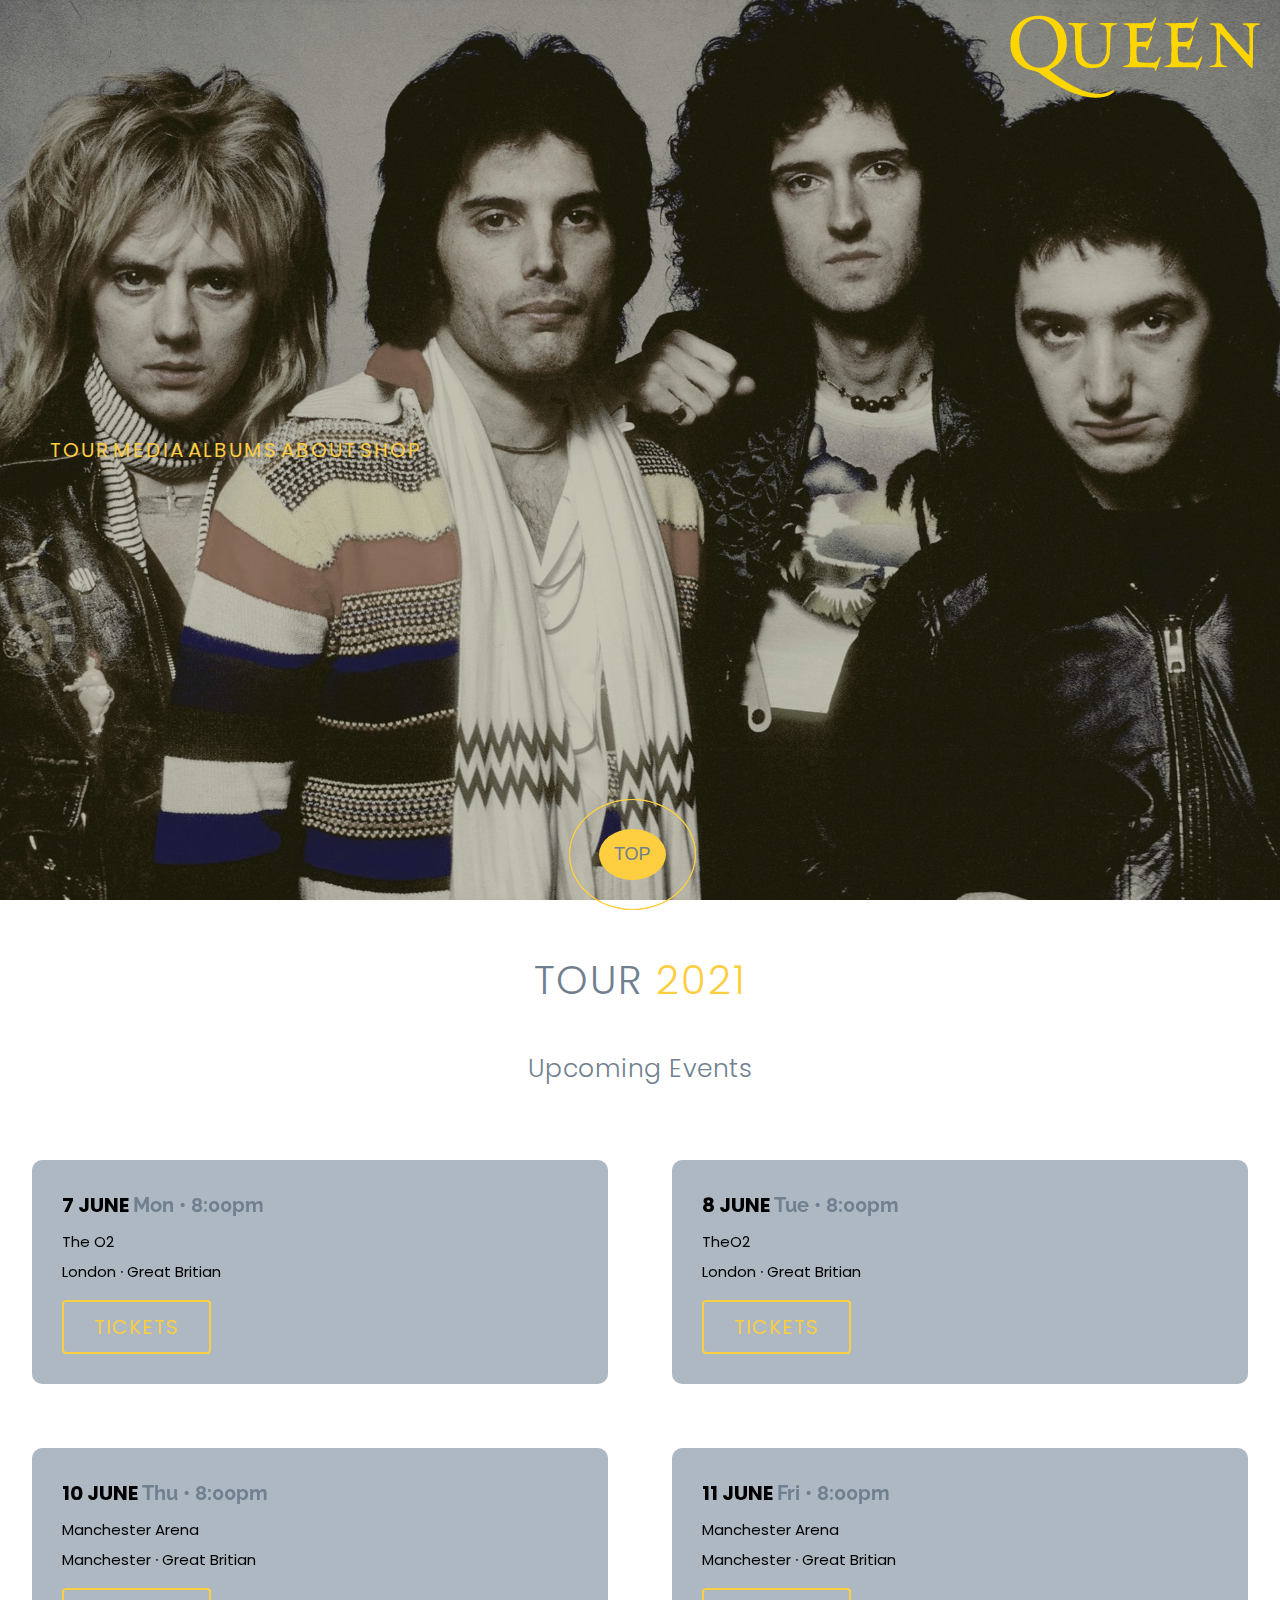
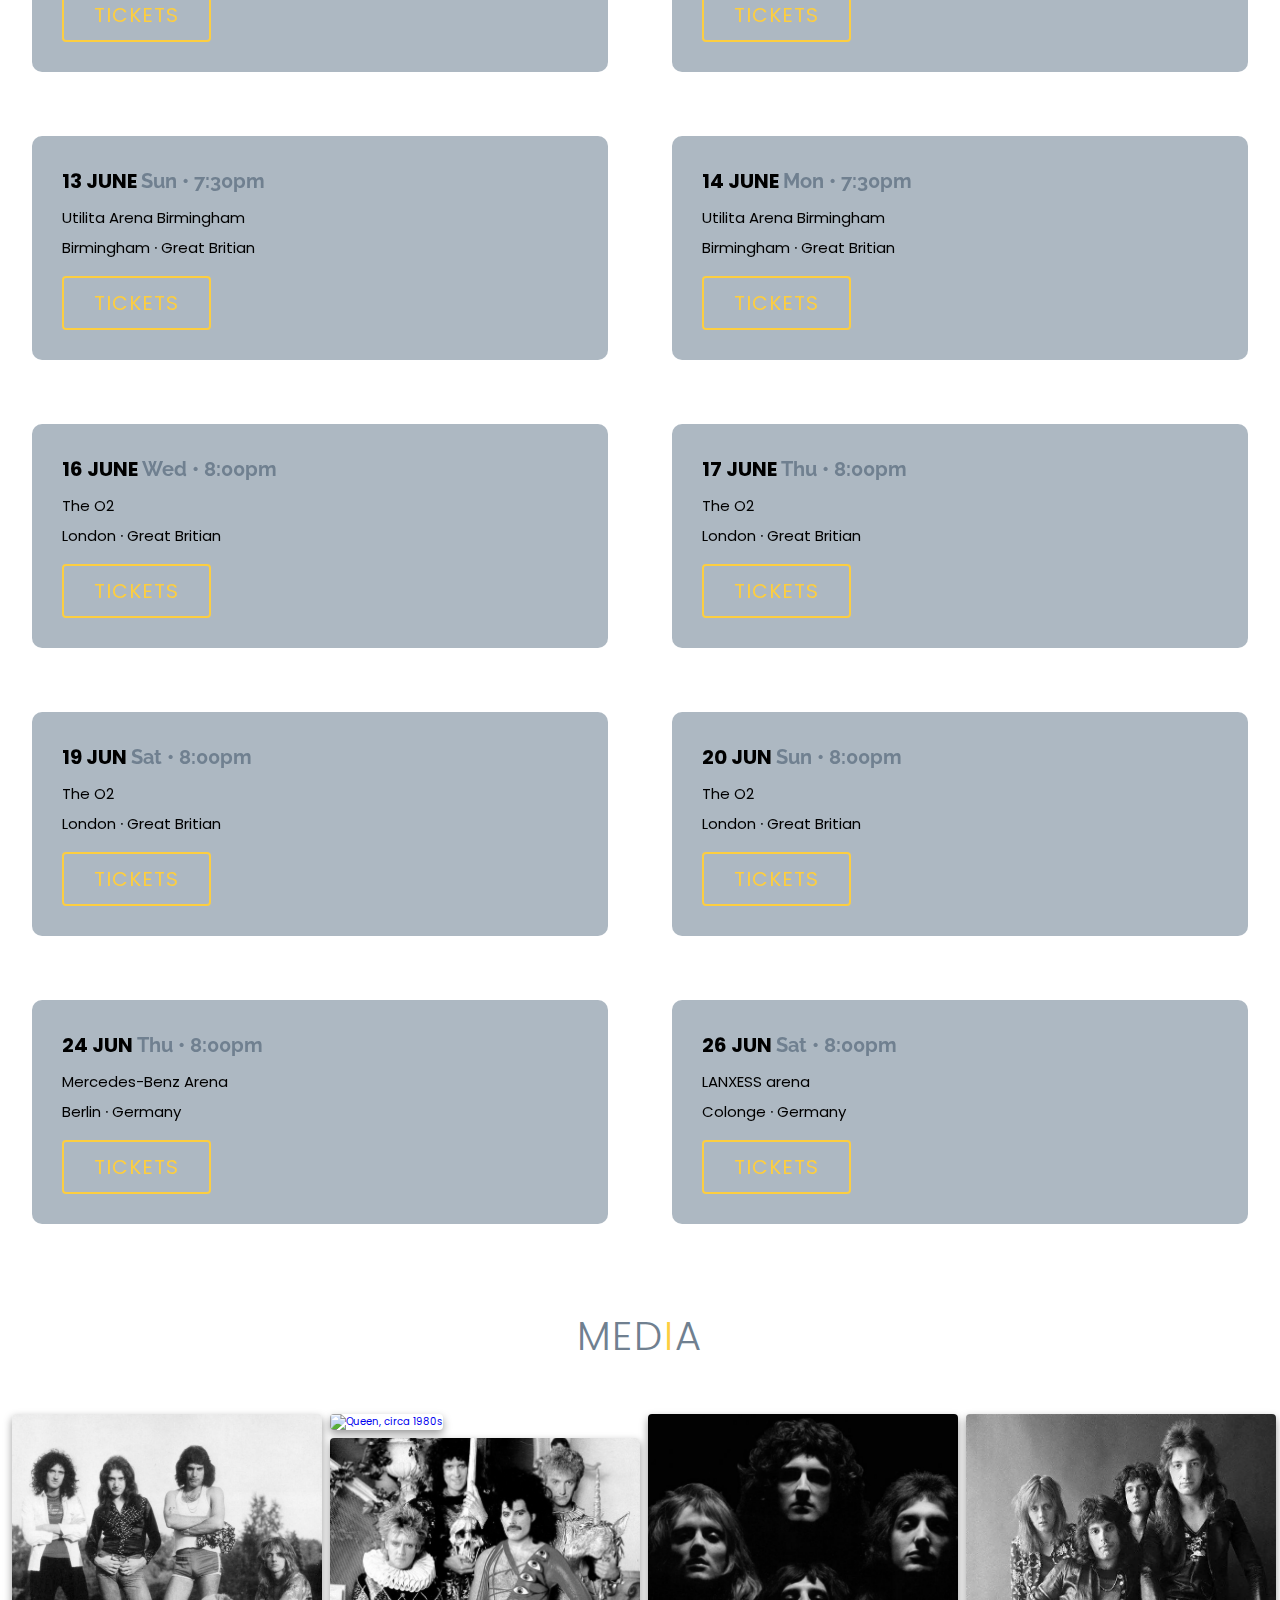
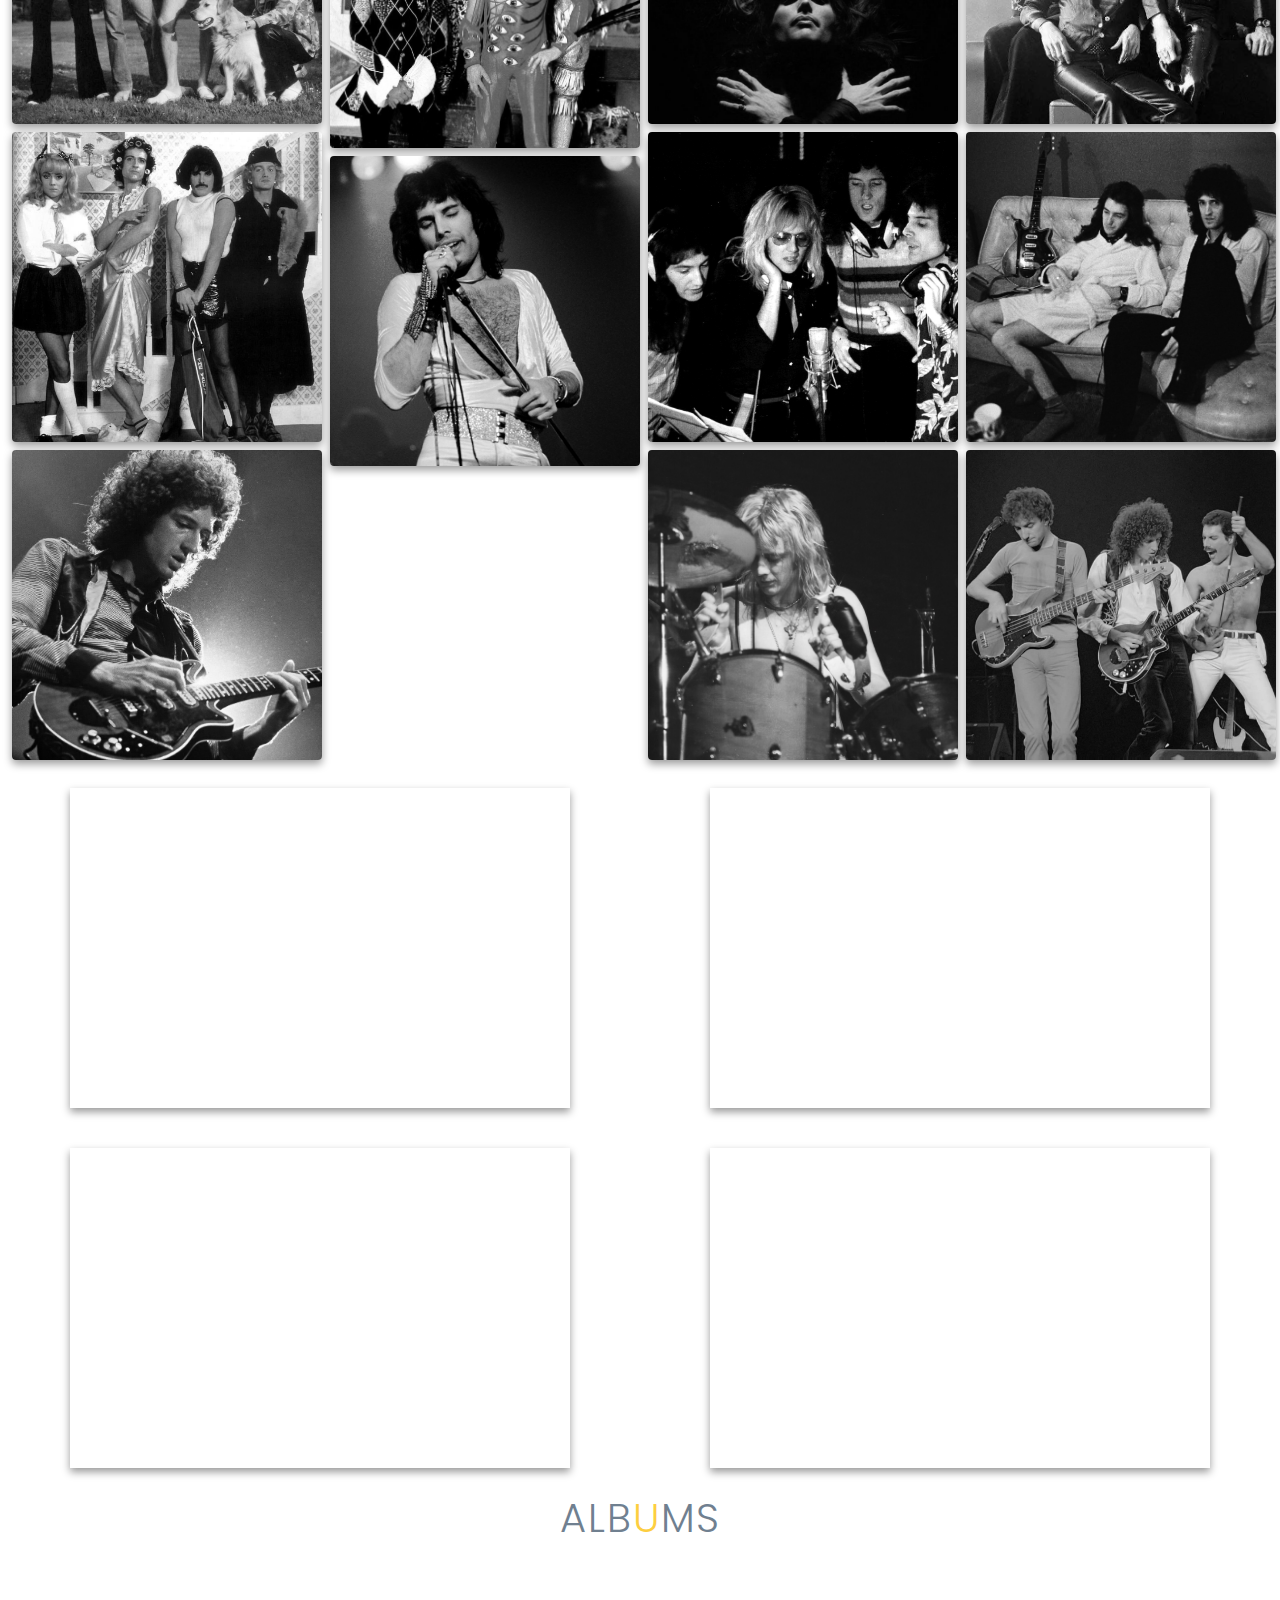
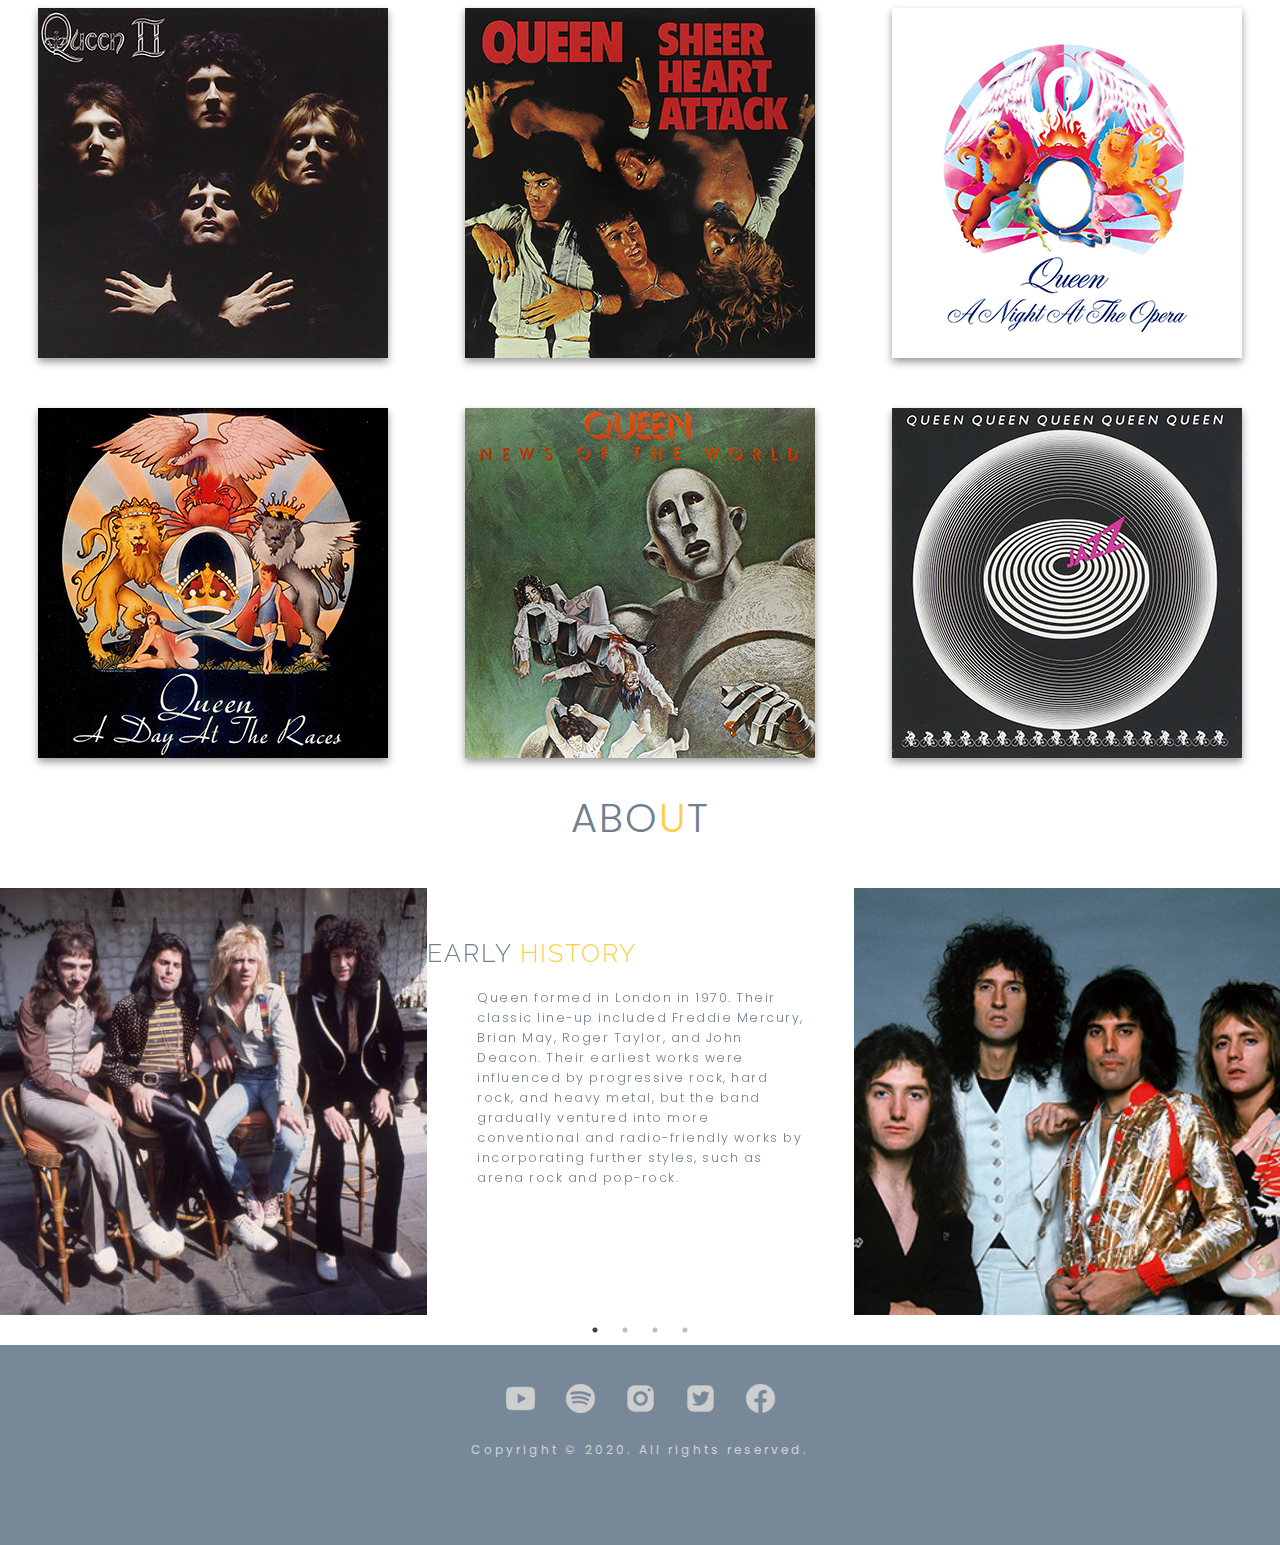
==== index.html @ 68288f3e "Initial commit" ====
<!DOCTYPE html>
<html lang="en">
<head>
    <meta charset="UTF-8">
    <meta name="viewport" content="width=device-width, initial-scale=1.0">
    <link rel="stylesheet" href="https://fonts.googleapis.com/css2?family=Poppins:wght@200;300;400;500;600&display=swap">
    <link rel="stylesheet" href="https://fonts.googleapis.com/css2?family=Open+Sans&family=Raleway:wght@200;300;400;500;600&display=swap">
    <link rel="stylesheet" href="css/lightbox.css">
    <link rel="stylesheet" href="https://stackpath.bootstrapcdn.com/bootstrap/4.5.0/css/bootstrap.min.css" integrity="sha384-9aIt2nRpC12Uk9gS9baDl411NQApFmC26EwAOH8WgZl5MYYxFfc+NcPb1dKGj7Sk" crossorigin="anonymous">
    <link rel="stylesheet" type="text/css" href="slick/slick.css"/>
    <link rel="stylesheet" type="text/css" href="slick/slick-theme.css"/>
    <link rel="stylesheet" href="css/styles.css">

    <title>Queen</title>
</head>
<body>

   <!--Home Section-->
    <section id="home">
        <div class="home container">

            <div class="logo">
                <img src="img/logo.png" alt="">
            </div>

            <!--Naviation Section-->
            <nav class="nav flex-column">
                <a class="nav-link" href="#tour">Tour</a>
                <a class="nav-link" href="#media">Media</a>
                <a class="nav-link" href="#albums">Albums</a>
                <a class="nav-link" href="#about">About</a>
                <a class="nav-link" href="/shop/index.html" target="_blank">Shop</a>
            </nav>
            <!--End Navigation Section-->

            <!--Top Button-->
            <button class="myBtn pulse" onclick="topFunction()" id="myBtn" title="Go to top">Top</button>
            <!--End Top Button-->

        </div>
    </section>

   <!--End Home Section-->

   <!--Tour Section-->
    <section id="tour">
        <div class="tour container">
            <div class="tour-top">
                <h1 class="section-title">Tour <span>2021</span></h1>
                <p>Upcoming Events</p>
            </div>
            <div class="tour-bottom">
                <div class="tour-card">
                    <h2>7 June <span>Mon &#8226 8:00pm</span></h2>
                    <p>The O2</p>
                    <p>London &#8729 Great Britian</p>
                    <a href="https://www.ticketmaster.co.uk/Queen" target="_blank" type="button" class="cta">Tickets</a>
                </div>
                <div class="tour-card">
                    <h2>8 June <span>Tue &#8226 8:00pm</span></h2>
                    <p>TheO2</p>
                    <p>London &#8729 Great Britian</p>
                    <a href="https://www.ticketmaster.co.uk/Queen" target="_blank" type="button" class="cta">Tickets</a>
                </div>
                <div class="tour-card">
                    <h2>10 June <span>Thu &#8226 8:00pm</span></h2>
                    <p>Manchester Arena</p>
                    <p>Manchester &#8729 Great Britian</p>
                    <a href="https://www.ticketmaster.co.uk/Queen" target="_blank" type="button" class="cta">Tickets</a>
                </div>
                <div class="tour-card">
                    <h2>11 June <span>Fri &#8226 8:00pm</span></h2>
                    <p>Manchester Arena</p>
                    <p>Manchester &#8729 Great Britian</p>
                    <a href="https://www.ticketmaster.co.uk/Queen" target="_blank" type="button" class="cta">Tickets</a>
                </div>
                <div class="tour-card">
                    <h2>13 June <span>Sun &#8226 7:30pm</span></h2>
                    <p>Utilita Arena Birmingham</p>
                    <p>Birmingham &#8729 Great Britian</p>
                    <a href="https://www.ticketmaster.co.uk/Queen" target="_blank" type="button" class="cta">Tickets</a>
                </div>
                <div class="tour-card">
                    <h2>14 June <span>Mon &#8226 7:30pm</span></h2>
                    <p>Utilita Arena Birmingham</p>
                    <p>Birmingham &#8729 Great Britian</p>
                    <a href="https://www.ticketmaster.co.uk/Queen" target="_blank" type="button" class="cta">Tickets</a>
                </div>
                <div class="tour-card">
                    <h2>16 June <span>Wed &#8226 8:00pm</span></h2>
                    <p>The O2</p>
                    <p>London &#8729 Great Britian</p>
                    <a href="https://www.ticketmaster.co.uk/Queen" target="_blank" type="button" class="cta">Tickets</a>
                </div>
                <div class="tour-card">
                    <h2>17 June <span>Thu &#8226 8:00pm</span></h2>
                    <p>The O2</p>
                    <p>London &#8729 Great Britian</p>
                    <a href="https://www.ticketmaster.co.uk/Queen" target="_blank" type="button" class="cta">Tickets</a>
                </div>
                <div class="tour-card">
                    <h2>19 Jun <span>Sat &#8226 8:00pm</span></h2>
                    <p>The O2</p>
                    <p>London &#8729 Great Britian</p>
                    <a href="https://www.ticketmaster.co.uk/Queen" target="_blank" type="button" class="cta">Tickets</a>
                </div>
                <div class="tour-card">
                    <h2>20 Jun <span>Sun &#8226 8:00pm</span></h2>
                    <p>The O2</p>
                    <p>London &#8729 Great Britian</p>
                    <a href="https://www.ticketmaster.co.uk/Queen" target="_blank" type="button" class="cta">Tickets</a>
                </div>
                <div class="tour-card">
                    <h2>24 Jun <span>Thu &#8226 8:00pm</span></h2>
                    <p>Mercedes-Benz Arena</p>
                    <p>Berlin &#8729 Germany</p>
                    <a href="https://www.ticketmaster.de/queen-adam-lambert-mercedesbenz-arena-berlin/venueartist/18999/940418" target="_blank" type="button" class="cta">Tickets</a>
                </div>
                <div class="tour-card">
                    <h2>26 Jun <span>Sat &#8226 8:00pm</span></h2>
                    <p>LANXESS arena</p>
                    <p>Colonge &#8729 Germany</p>
                    <a href="https://www.ticketmaster.de/queen-adam-lambert-lanxess-arena-koeln/venueartist/19003/940418" target="_blank" type="button" class="cta">Tickets</a>
                </div>
            </div>
        </div>
    </section>
   <!--End Tour Section-->

   <!--Media Section-->
    <section id="media">

            <div class="media-header">
                <h1 class="section-title">Med<span>i</span>a</h1>
            </div>
                <div class="container">
                    <div class="responsive-img">
                        <div class="row">
                            <div class="column">
                                <a class="example-image-link" href="img/med1.png" data-lightbox="example-1"><img class="example-image" src="img/med1.png" alt="Queen standing on a lawn with dog, circa 1970s" /></a>
                                <a class="example-image-link" href="img/med2.png" data-lightbox="example-1"><img class="example-image" src="img/med2.png" alt="Queen dressed for Don't Stop Me Now video" /></a>
                                <a class="example-image-link" href="img/med3.png" data-lightbox="example-1"><img class="example-image" src="img/med3.png" alt="Guitarist Brian May" /></a>
                            </div>
                            <div class="column">
                                <a class="example-image-link" href="img/med4.png" data-lightbox="example-1"><img class="example-image" src="img/med4.png" alt="Queen, circa 1980s" /></a>
                                <a class="example-image-link" href="img/med5.png" data-lightbox="example-1"><img class="example-image" src="img/med5.png" alt="Queen dressed for video" /></a>
                                <a class="example-image-link" href="img/med6.png" data-lightbox="example-1"><img class="example-image" src="img/med6.png" alt="Vocalist Freddie Mercury" /></a>
                            </div>
                            <div class="column">
                                <a class="example-image-link" href="img/med7.png" data-lightbox="example-1"><img class="example-image" src="img/med7.png" alt="Queen, Bohemian Rhapsody pose" /></a>
                                <a class="example-image-link" href="img/med8.png" data-lightbox="example-1"><img class="example-image" src="img/med8.png" alt="Queen singing around microphone" /></a>
                                <a class="example-image-link" href="img/med9.png" data-lightbox="example-1"><img class="example-image" src="img/med9.png" alt="Drummer Roger Taylor" /></a>
                            </div>
                            <div class="column">
                                <a class="example-image-link" href="img/med10.png" data-lightbox="example-1"><img class="example-image" src="img/med10.png" alt="Queen, PR photo" /></a>
                                <a class="example-image-link" href="img/med11.png" data-lightbox="example-1"><img class="example-image" src="img/med11.png" alt="Bassist John Deacon and guitarist Brian May lounge between sets" /></a>
                                <a class="example-image-link" href="img/med12.png" data-lightbox="example-1"><img class="example-image" src="img/med12.png" alt="Deacon, May and Mercury on stage" /></a>
                            </div>
                        </div>
                    </div>
                </div>
                
    </section>
   <!--End Media Section-->

    <!--Video Section-->
        <div class="video flexbox-container">

            <div class="flexbox-item embed-responsive embed-responsive-16by9">
                <iframe class="embed-responsive-item" width="560" height="315" src="https://www.youtube.com/embed/HgzGwKwLmgM" frameborder="0" allow="accelerometer; autoplay; encrypted-media; gyroscope; picture-in-picture" allowfullscreen></iframe>
            </div>
        
            <div class="flexbox-item flexbox-vid embed-responsive embed-responsive-16by9">
                <iframe class="embed-responsive-item" width="560" height="315" src="https://www.youtube.com/embed/kijpcUv-b8M" frameborder="0" allow="accelerometer; autoplay; encrypted-media; gyroscope; picture-in-picture" allowfullscreen></iframe>
            </div>
        
            <div class="flexbox-item flexbox-vid embed-responsive embed-responsive-16by9">
                <iframe class="embed-responsive-item" width="560" height="315" src="https://www.youtube.com/embed/fJ9rUzIMcZQ" frameborder="0" allow="accelerometer; autoplay; encrypted-media; gyroscope; picture-in-picture" allowfullscreen></iframe>
            </div>
        
            <div class="flexbox-item flexbox-vid embed-responsive embed-responsive-16by9">
                <iframe class="embed-responsive-item" width="560" height="315" src="https://www.youtube.com/embed/-tJYN-eG1zk" frameborder="0" allow="accelerometer; autoplay; encrypted-media; gyroscope; picture-in-picture" allowfullscreen></iframe>
            </div>

        </div>          
    <!--End Video Section-->

    <!--Albums Section-->
        <section id="albums">

                <div class="albums header">
                    <div class="section-title">Alb<span>u</span>ms</div>
                </div>                         

        </section>

            <div class="flexbox-container">

                 <div class="flexbox-item-1">
                    <div class="flip-card">
                        <div class="flip-card-inner">
                            <div class="flip-card-front">
                                <img src="img/alb1.png" alt="">
                            </div>

                            <div class="flip-card-back">
                                <h2>Queen II <span>&#8226;</span> 1974</h2>

                                <p>Side White</p>
                                <ol>
                                    <li>Procession</li>
                                    <li>Father to Son</li>
                                    <li>White Queen (As It Began)</li>
                                    <li>Some Day One Day</li>
                                    <li>The Loser in the End</li>
                                </ol>
                    
                                <p>Side Black</p>
                                <ol>
                                    <li>Orge Battle</li>
                                    <li>The Fairy Feller's Master-Stroke</li>
                                    <li>Nevermore</li>
                                    <li>The March of the Black Queen</li>
                                    <li>Funny How Love Is</li>
                                    <li>Seven Seas of Rhye</li>
                                </ol>

                            </div>
                        </div>
                    </div>
                </div>                

                <div class="flexbox-item-2">
                    <div class="flip-card">
                        <div class="flip-card-inner">
                            <div class="flip-card-front">
                                <img src="img/alb2.png" alt="">
                            </div>

                            <div class="flip-card-back">
                                <h2>Sheer Heart Attack <span>&#8226;</span> 1974</h2>

                                <p>Side One</p>
                                <ol>
                                    <li>Brighton Rock</li>
                                    <li>Killer Queen</li>
                                    <li>Tenement Funster</li>
                                    <li>Flick of the Wrist</li>
                                    <li>Lily of the Valley</li>
                                    <li>Now I'm Here</li>
                                </ol>
                    
                                <p>Side Two</p>
                                <ol>
                                    <li>In the Lap of the Gods</li>
                                    <li>Stone Cold Crazy</li>
                                    <li>Dear Friends</li>
                                    <li>Misfire</li>
                                    <li>Bring Back That Leroy Brown</li>
                                    <li>She Makes Me (Stormtrooper in Stilettos)</li>
                                </ol> 

                            </div>
                        </div>
                    </div>
                </div>
                               
                <div class="flexbox-item-3">
                    <div class="flip-card">
                        <div class="flip-card-inner">
                            <div class="flip-card-front">
                                <img src="img/alb3.png" alt="">
                            </div>

                            <div class="flip-card-back">
                                <h2>A Night at the Opera <span>&#8226;</span> 1975</h2>

                                <p>Side One</p>
                                <ol>
                                    <li>Death on Two Legs (Dedicated To...)</li>
                                    <li>Lazing on a Saturday Afternoon</li>
                                    <li>I'm in Love With My Car</li>
                                    <li>You're My Best Friend</li>
                                    <li>'39</li>
                                    <li>Sweet Lady</li>
                                    <li>Seaside Rendezvous</li>
                                </ol>

                                <p>Side Two</p>
                                <ol>
                                    <li>The Prophet's Song</li>
                                    <li>Love of My Life</li>
                                    <li>Good Company</li>
                                    <li>Bohemian Rhapsody</li>
                                    <li>God Save the Queen</li>
                                </ol>

                            </div>
                        </div>
                    </div>
                </div>



                <div class="flexbox-item-1">
                    <div class="flip-card">
                        <div class="flip-card-inner">
                            <div class="flip-card-front">
                                <img src="img/alb4.png" alt="">
                            </div>

                            <div class="flip-card-back">
                                <h2>A Day at the Races <span>&#8226;</span> 1976</h2>

                                <p>Side One</p>
                                <ol>
                                    <li>Tie Your Mother Down</li>
                                    <li>You Take My Breath Away</li>
                                    <li>Long Away</li>
                                    <li>The Millionaire Waltz</li>
                                    <li>You And I</li>
                                </ol>
                    
                                <p>Side Two</p>
                                <ol>
                                    <li>Somebody to Love</li>
                                    <li>White Man</li>
                                    <li>Good Old-Fashioned Lover Boy</li>
                                    <li>Drowse</li>
                                    <li>Teo Torriatte (Let Us Cling Together)</li>
                                </ol>

                            </div>
                        </div>
                    </div>
                </div>                

                <div class="flexbox-item-2">
                    <div class="flip-card">
                        <div class="flip-card-inner">
                            <div class="flip-card-front">
                                <img src="img/alb5.png" alt="">
                            </div>

                            <div class="flip-card-back">
                                <h2>News of the World <span>&#8226;</span> 1977</h2>

                                <p>Side One</p>
                                <ol>
                                    <li>We Will Rock You</li>
                                    <li>We Are the Champions</li>
                                    <li>Sheer Heart Attack</li>
                                    <li>All Dead, All Dead</li>
                                    <li>Spread Your Wings</li>
                                    <li>Fight From the Inside</li>
                                </ol>
                    
                                <p>Side Two</p>
                                <ol>
                                    <li>Get Down, Make Love</li>
                                    <li>Sleeping on the Sidewalk</li>
                                    <li>Who Needs You</li>
                                    <li>It's Late</li>
                                    <li>My Melancholy Blues</li>
                                </ol> 

                            </div>
                        </div>
                    </div>
                </div>
                               
                <div class="flexbox-item-3">
                    <div class="flip-card">
                        <div class="flip-card-inner">
                            <div class="flip-card-front">
                                <img src="img/alb6.png" alt="">
                            </div>

                            <div class="flip-card-back">
                                <h2>Jazz <span>&#8226;</span> 1978</h2>

                                <p>Side One</p>
                                <ol>
                                    <li>Mustapha</li>
                                    <li>Fat Bottomed Girls</li>
                                    <li>Jealousy</li>
                                    <li>Bicycle Race</li>
                                    <li>If You Can't Beat Them</li>
                                    <li>Let Me Entertain You</li>
                                </ol>

                                <p>Side Two</p>
                                <ol>
                                    <li>Dead on time</li>
                                    <li>In Only Seven Days</li>
                                    <li>Dreamer's Ball</li>
                                    <li>Fun It</li>
                                    <li>Leaving Home Ain't Easy</li>
                                    <li>Don't Stop Me Now</li>
                                </ol>

                            </div>
                        </div>
                    </div>
                </div>





            </div>

    <!--End Albums Section-->

    <!--About Section-->
        <section id="about">

            <div class="section-title">Abo<span>u</span>t</div>

        </section>

        <section id="slideshow">

            <div class="responsive text-center">

                <div><img src="img/abo1.png" width="100%" height="100%" alt="Queen, rock band"></div>
                <div><h5>Early <span>History</span></h5>
                    <p>Queen formed in London in 1970. Their classic line-up included Freddie Mercury,
                    Brian May, Roger Taylor, and John Deacon. Their earliest works were influenced by
                    progressive rock, hard rock, and heavy metal, but the band gradually ventured into
                    more conventional and radio-friendly works by incorporating further styles, such as
                    arena rock and pop-rock.</p>
                </div>
                <div><img src="img/abo2.png" width="100%" height="100%" alt="Queen, rock band"></div>
                <div><h5>Notable <span>Moments</span></h5>
                    <ul>
                      <li><span>1975:</span> Bohemian Rhapsody</li>
                      <li><span>1976:</span> Queen Live at Hyde Park</li>
                      <li><span>1980:</span> Another One Bites the Dust</li>
                      <li><span>1981:</span> Under Pressure</li>
                      <li><span>1981:</span> Greatest Hits Album</li>
                      <li><span>1982:</span> Saturday Nite Live Performance</li>
                      <li><span>1984:</span> I Want to Break Free</li>
                      <li><span>1985:</span> Live Aid Performance</li>
                      <li><span>1990:</span> Outstanding Contribution Award</li>
                      <li><span>2021:</span> Virtual Olympic Performance</li>
                    </ul>
                </div>
                <div><img src="img/abo4.png" width="100%" height="100%" alt="Freddie Mercury"></div>
                <div><h5>Freddie <span>Mercury</span></h5>
                    <p>Contrary to the biopic <i>Bohemian Rhapsody</i>, Mercury never left Queen to go solo,
                    and Mercury's solo album was never a problem for band members. In truth, both May
                    and Taylor released solo albums before Mercury. Before the release of his solo album, Mercury
                    said he would never tour alone-even if his solo album were success-adding, “Without Queen, I would be nothing."</p>
                </div>
                <div><img src="img/abo3.png" width="100%" height="100%" alt="Queen, rock band"></div>
                <div><h5>Top <span>Singles</span></h5>
                    <ul>
                      <li><span>1975:</span> Bohemian Rhapsody</li>
                      <li><span>1977:</span> We Are the Champions</li>
                      <li><span>1981:</span> Under Pressure feat. David Bowie</li>
                      <li><span>1979:</span> Don't Stop Me Now</li>
                      <li><span>1979:</span> Crazy Little Thing Called Love</li>
                      <li><span>1984:</span> Radio Ga Ga</li>
                      <li><span>1984:</span> I Want to Break Free</li>
                      <li><span>1976:</span> Somebody to Love</li>
                      <li><span>1974:</span> Killer Queen</li>
                      <li><span>1986:</span> A Kind of Magic</li>
                  </ul>
                </div>
                
            </div>

        </section>

    <!--End About Section-->

    <!--Shop Section-->

    <!--End Shop Section-->

    <!--Footer Section-->
        <section id="footer">
            <div class="footer container">

                <div class="social-icon">
                    <div class="social-item"><a href="https://www.youtube.com/channel/UCiMhD4jzUqG-IgPzUmmytRQ" target="_blank"><img src="img/icons8-play-button-50.png" width="70%"></a></div>
                    <div class="social-item"><a href="https://open.spotify.com/artist/1dfeR4HaWDbWqFHLkxsg1d" target="_blank"><img src="img/icons8-spotify-50.png" width="70%"></a></div>
                    <div class="social-item"><a href="https://www.instagram.com/officialqueenmusic/?hl=en" target="_blank"><img src="img/icons8-instagram-50.png" width="70%"></a></div>
                    <div class="social-item"><a href="https://twitter.com/QueenWillRock?ref_src=twsrc%5Egoogle%7Ctwcamp%5Eserp%7Ctwgr%5Eauthor" target="_blank"><img src="img/icons8-twitter-50.png" width="70%"></a></div>
                    <div class="social-item"><a href="https://www.facebook.com/Queen/" target="_blank"><img src="img/icons8-facebook-50.png" width="70%"></a></div>
                </div>
                <p>Copyright <span>&#169</span> 2020. All rights reserved.</p>
            </div>
    
        </section>
    <!--End Footer Section-->

    
    <script src="https://code.jquery.com/jquery-1.12.4.min.js" integrity="sha256-ZosEbRLbNQzLpnKIkEdrPv7lOy9C27hHQ+Xp8a4MxAQ=" crossorigin="anonymous"></script>
    <script src="https://code.jquery.com/ui/1.12.0/jquery-ui.min.js" integrity="sha256-eGE6blurk5sHj+rmkfsGYeKyZx3M4bG+ZlFyA7Kns7E=" crossorigin="anonymous"></script>
    <script src="js/lightbox.js"></script>
    
    <script src="https://code.jquery.com/jquery-3.5.1.slim.min.js"></script>
    <script src="https://cdn.jsdelivr.net/npm/popper.js@1.16.0/dist/umd/popper.min.js" integrity="sha384-Q6E9RHvbIyZFJoft+2mJbHaEWldlvI9IOYy5n3zV9zzTtmI3UksdQRVvoxMfooAo" crossorigin="anonymous"></script>
    
    <script type="text/javascript" src="slick/slick.min.js"></script>

    
    <script src="https://stackpath.bootstrapcdn.com/bootstrap/4.5.0/js/bootstrap.min.js" integrity="sha384-OgVRvuATP1z7JjHLkuOU7Xw704+h835Lr+6QL9UvYjZE3Ipu6Tp75j7Bh/kR0JKI" crossorigin="anonymous"></script>


    <script src="js/function.js"></script>
</body>
</html>
---- css/styles.css ----
*{
    padding: 0;
    margin: 0;
    box-sizing: border-box;
}
html{
    font-size: 10px;
    font-family: 'Poppins', 'Raleway', sans-serif;
    scroll-behavior: smooth;
    overflow-x: hidden;
}
a{
    text-decoration: none;
}
.container{
    min-height: 100vh;
    width: 100%;
    display: flex;
    align-items: center;
    justify-content: center;
}
.cta{
    display: inline-block;
    padding: 10px 30px;
    color: #fdce40;
    background-color: transparent;
    border: 2px solid #fdce40;
    border-radius: 4px;
    font-size: 2rem;
    text-transform: uppercase;
    letter-spacing: .1rem;
    margin-top: 10px;
    transition: .3s ease;
    transition-property: background-color, color;
}
.cta:hover{
    color:darkgrey;
    background-color: #fdce40;
}
.section-title{
    font-size: 4rem;
    font-weight: 300;
    color: slategray;
    margin-bottom: 40px;
    text-transform: uppercase;
    letter-spacing: .2rem;
    text-align: center;
}
.section-title span{
    color: #fdce40;
}
/*Nav Section*/

#myBtn{
    display: fixed;
    position: fixed;
    bottom: 20px;
    right: 48%;
    z-index: 99;
    font-size: 18px;
    text-transform: uppercase;
    border: none;
    outline: none;
    background-color: #fdce40;
    color: slategrey;
    cursor: pointer;
    padding: 15px;
    border-radius: 50%;
}
#myBtn:hover{
    background-color: slategray;
    color: #fdce40;
}
.pulse::before,
.pulse::after{
    content: '';
    display: block;
    position: absolute;
    border: 50%;
    border: 1.25px solid #fdce40;
    left: -30px;
    right: -30px;
    top: -30px;
    bottom: -30px;
    border-radius: 50%;
    animation: animate 2s linear infinite;
}
@keyframes animate{
    0%{
        transform: scale(0.5);
        opacity: 0;
    }
    50%{
        transform: scale(.7);
        opacity: 1;
    }
    100%{
        transform: scale(0.5);
        opacity: 0;
    }
}
.nav-link{
    font-size: 2rem;
    font-weight: 400;
    color: #fdce40;
    margin-bottom: 40px;
    text-transform: uppercase;
    letter-spacing: .2rem;
    margin-right: 0;
}
.nav-link:hover{
    color: lightslategray;
}
.logo{
    position: absolute;
    top: 0;
    right: 0;
    margin-top: 15px;
    margin-right: 20px;
}
@media only screen and (max-width:1024px){
    .logo{
        align-items: center;
    }
} 
/*EndNav Section*/

/*Home Section*/
#home{
    background-image: url(../img/hero.jpg);
    background-size: cover;
    background-position: top center;
    position: relative;
    z-index: 1;
}
#home::after{
    content: '';
    position: absolute;
    left: 0;
    top: 0;
    height: 100%;
    width: 100%;
    background-color: #fdec40;
    opacity: .1;
    z-index: -1;
}
#home .home{
    max-width: 1500px;
    margin: 0 auto;
    padding: 0 50px;
    justify-content: flex-start;
}
/*End Home Section*/

/*Tour Section*/
#tour .tour{
    flex-direction: column;
    text-align: center;
    max-width: 1500px;
    margin: 0 auto;
    padding: 50px 0;
}
#tour .tour-top p{
    font-size: 2.5rem;
    font-weight: 300;
    letter-spacing: .05rem;
    margin-bottom: 40px;
    color: slategray;
}
#tour .tour-bottom{
    display: flex;
    align-items: center;
    justify-content: center;
    flex-wrap: wrap;
}
#tour .tour-card{
    flex-basis: 80%;
    display: flex;
    align-items: flex-start;
    justify-content: center;
    flex-direction: column;
    padding: 30px;
    border-radius: 10px;
    margin: 10px 5%;
    position: relative;
    overflow: hidden;
    z-index: 1;
}
#tour .tour-card::after{
    content: '';
    position: absolute;
    left: 0;
    top: 0;
    height: 100%;
    width: 100%;
    background-color: lightslategray;
    opacity: .6;
    z-index: -1;
}
#tour .tour-bottom h2{
    font-size: 2rem;
    color: black;
    margin-bottom: 10px;
    text-transform: uppercase;
}
#tour .tour-bottom h2 span{
    font-family: 'Raleway', sans-serif;
    text-transform: none;
    color: slategrey;
}
#tour .tour-bottom p{
    font-size: 1.5rem;
    text-align: left;
    margin-bottom: 7px;
}
/*End Tour Section*/

/*Media Section*/ /*Responsive Image Grid*/ /*Video Section*/
#media .media{
    flex-direction: column;
    text-align: center;
    max-width: 1500px;
    margin: 0 auto;
    padding: 10px 0;
}
.row{
    display: -ms-flexbox; 
    display: flex;
    -ms-flex-wrap: wrap;
    flex-wrap: wrap;
    padding: 0 4px;
  }
.column {
    -ms-flex: 25%; /* IE10 */
    flex: 25%;
    max-width: 25%;
    padding: 4px;
  }
.column img {
    margin: 4px;
    vertical-align: middle;
    width: 100%;
    border-radius: 4px;
    box-shadow: 0 4px 8px 0 rgba(0, 0, 0, 0.4);
  }
  @media screen and (max-width: 800px) {
    .column {
      -ms-flex: 50%;
      flex: 50%;
      max-width: 50%;
    }
  }
  @media screen and (max-width: 600px) {
    .column {
      -ms-flex: 100%;
      flex: 100%;
      max-width: 100%;
    }
  }
/*Video Section*/
.flexbox-item{
    width: 500px;
    margin: 20px;
    box-shadow: 0 4px 8px 0 rgba(0, 0, 0, 0.4);
}
/*End Media Section*/ /*End Responsive Image Grid*/ /*End Video Section*/

/*Albums Section*/
.flexbox-container{
    max-width: 1500px;
    display: flex;
    flex-wrap: wrap;
    justify-content: space-around;
    align-items: center;
}
.flexbox-item-1{
    margin: 20px;
}
.flexbox-item-2{
    margin: 20px;
}
.flexbox-item-3{
    margin: 20px;
}
.flip-card{
    background-position: center;
    background-color: transparent;
    width: 350px;
    height: 350px;
    margin-bottom: 10px;
    perspective: 1000px;
    box-shadow: 0 4px 8px 0 rgba(0, 0, 0, 0.4);
}
.flip-card-inner{
    position: relative;
    width: 100%;
    height: 100%;
    text-align: center;
    transition: transform 1s;
    transform-style: preserve-3d;
}
.flip-card:hover .flip-card-inner{
    transform: rotateY(180deg);
}
.flip-card-front, .flip-card-back{
    position: absolute;
    width: 100%;
    height: 100%;
    -webkit-backface-visibility: hidden;
    backface-visibility: hidden;
}
.flip-card-front{
    background-color:transparent;
    color: transparent;
}
.flip-card-back{
    background-color: white;
    color: slategray;
    transform: rotateY(180deg);
}
.flip-card-back h2{
    font-family: 'Raleway', sans-serif;
    font-size: 2.5rem;
    padding-top: 20px;
}
.flip-card-back h2 span{
    color: #fdce40;
}
.flip-card-back p{
    font-family: 'Raleway', sans-serif;
    font-size: 1.5rem;
    font-weight: 300;
    text-transform: uppercase;
    letter-spacing: .2rem;
    color: #fdce40;
}
.flip-card-back ol{
    font-family: 'Poppins', sans-serif;
    font-size: 1.15rem;
    text-align: left;
    padding-left: 75px;
}

/*End Albums Section*/

/*About Section*/
#about .about{
    flex-direction: column;
    text-align: center;
    max-width: 1500px;
    margin: 20px auto;
    padding: 50px 0;
}
#slideshow .responsive{
    width: 100%;
    height: 100%;
}
#slideshow .responsive img{
    width: 100%;
    height: 100%;
}
#slideshow .responsive h5{
    font-family: 'Raleway', sans-serif;
    font-size: 2.5rem;
    font-weight: 300;
    letter-spacing: .25rem;
    color: slategrey;
    text-transform: uppercase;
    letter-spacing: .2rem;
    padding-top: 50px;
}
#slideshow .responsive h5 span{
    color: #fdce40;
}
#slideshow .responsive p{
    font-family: 'Poppins', sans-serif;
    font-size: 1.25rem;
    font-weight: 300;
    color: slategrey;
    padding-top: 20px;
    padding-left: 50px;
    padding-right: 50px;
    text-align: left;
    line-height: 2rem;
    letter-spacing: .15rem;
}
#slideshow .responsive ul{
    font-family: 'Poppins', sans-serif;
    font-size: 1.25rem;
    font-weight: 300;
    color: slategrey;
    padding-top: 20px;
    padding-left: 40px;
    padding-right: 40px;
    line-height: 2.25rem;
    letter-spacing: .1rem;
    list-style-type: none;
}
#slideshow .responsive ul span{
    color: darkslategrey;
    font-weight: 00;
}
/*End About Section*/

/*Shop Section*/


/*End Shop Section*/

/*Footer Section*/
#footer{
    background-color: lightslategray;
}
#footer .footer{
    min-height: 200px;
    flex-direction: column;
    text-align: center;
    max-width: 1500px;
}
#footer .social-icon{
    display: flex;
    margin-bottom: 20px;
}
#footer .social-item{
    margin: 0 5px;
}
#footer .social-item img{
    filter: grayscale(1);
    transition: .3s ease filter;
}
#footer .social-item:hover img{
    filter: grayscale(0);
}
#footer p{
    color: lightgray;
    font-family: 'Poppins', sans-serif;
    font-size: 1.2rem;
    letter-spacing: .3rem;
    margin-bottom: 50px;
}

/*End Footer Section*/

/*Media Query for Tablet*/
@media only screen and (min-width:768px){
    #tour .tour-bottom .tour-card{
        flex-basis: 45%;
        margin: 2.5%;
    }
}

/*End Media Query for Tablet*/

/*Media Query for Desktop*/
@media only screen and (min-width:1500px){
    #tour .tour-bottom .tour-card{
        flex-basis: 22%;
        margin: 1.5%;
    }
}

/*End Media Query for Desktop*/
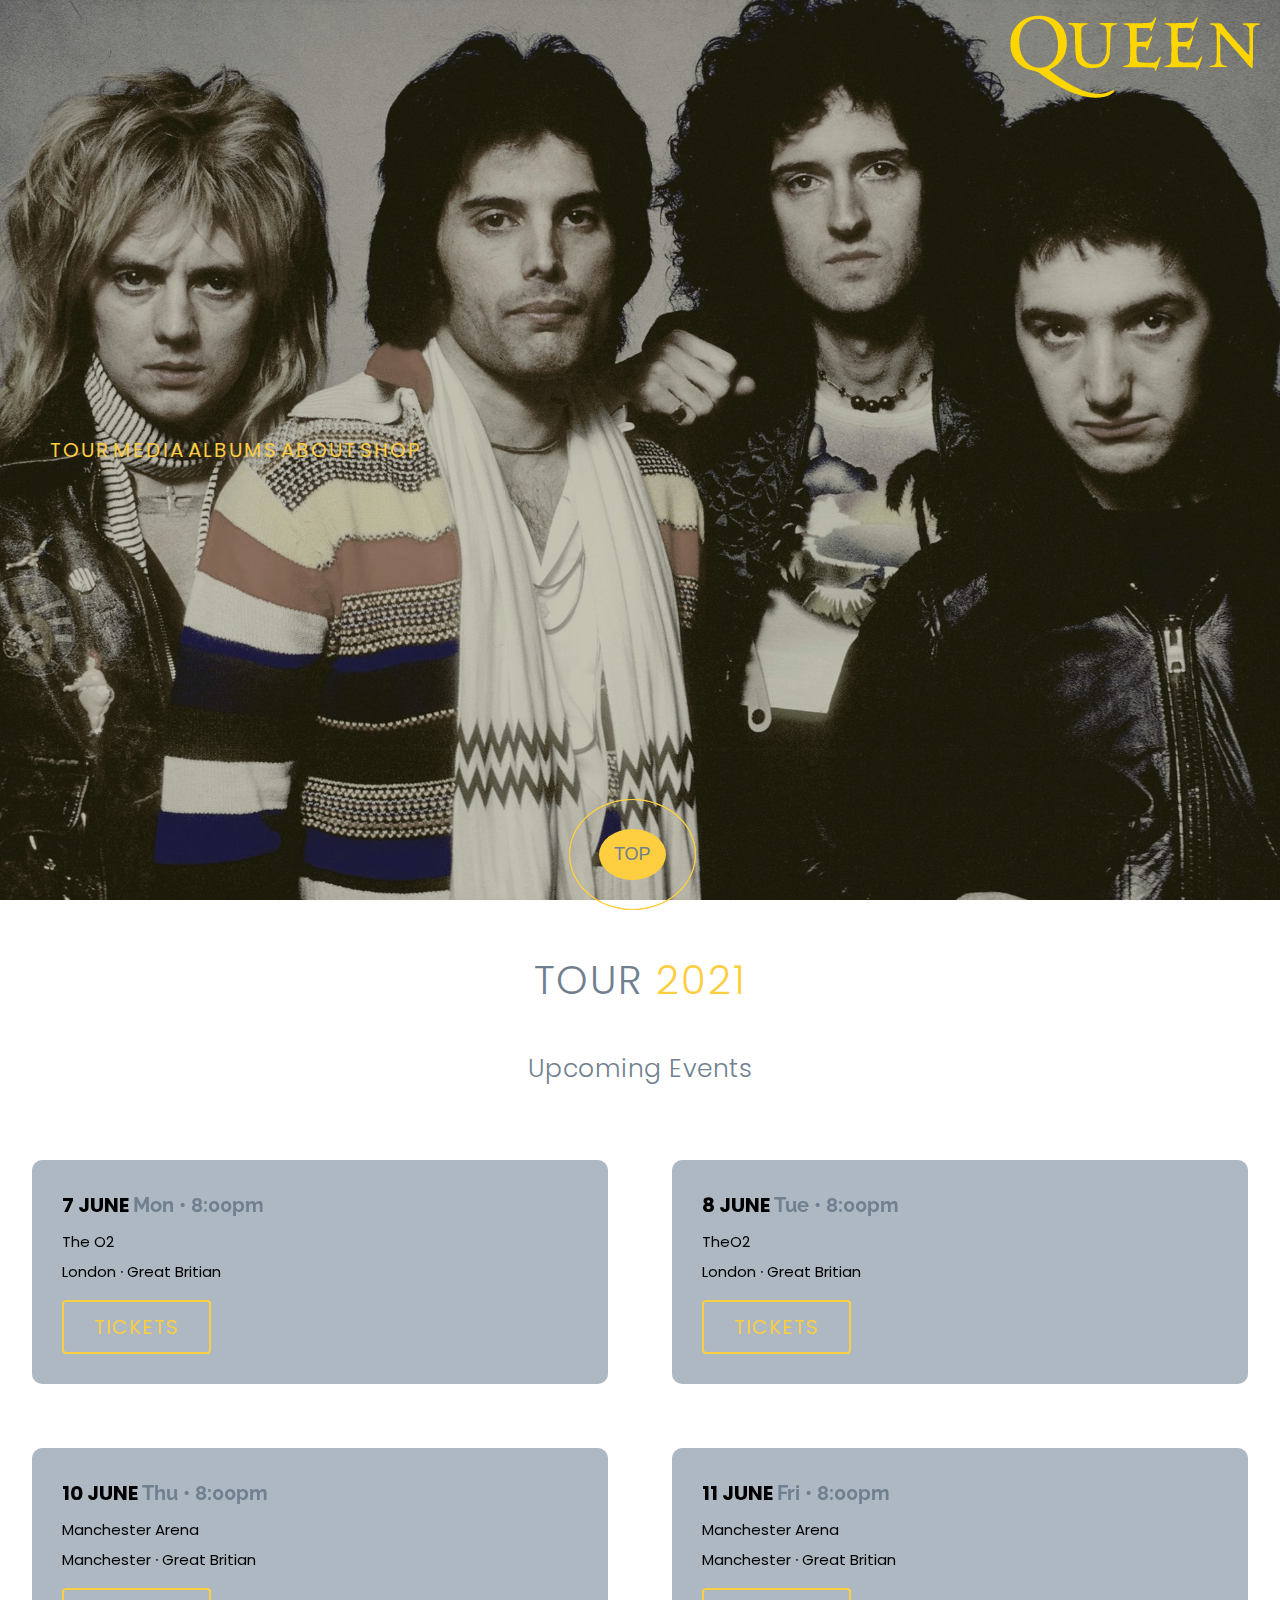
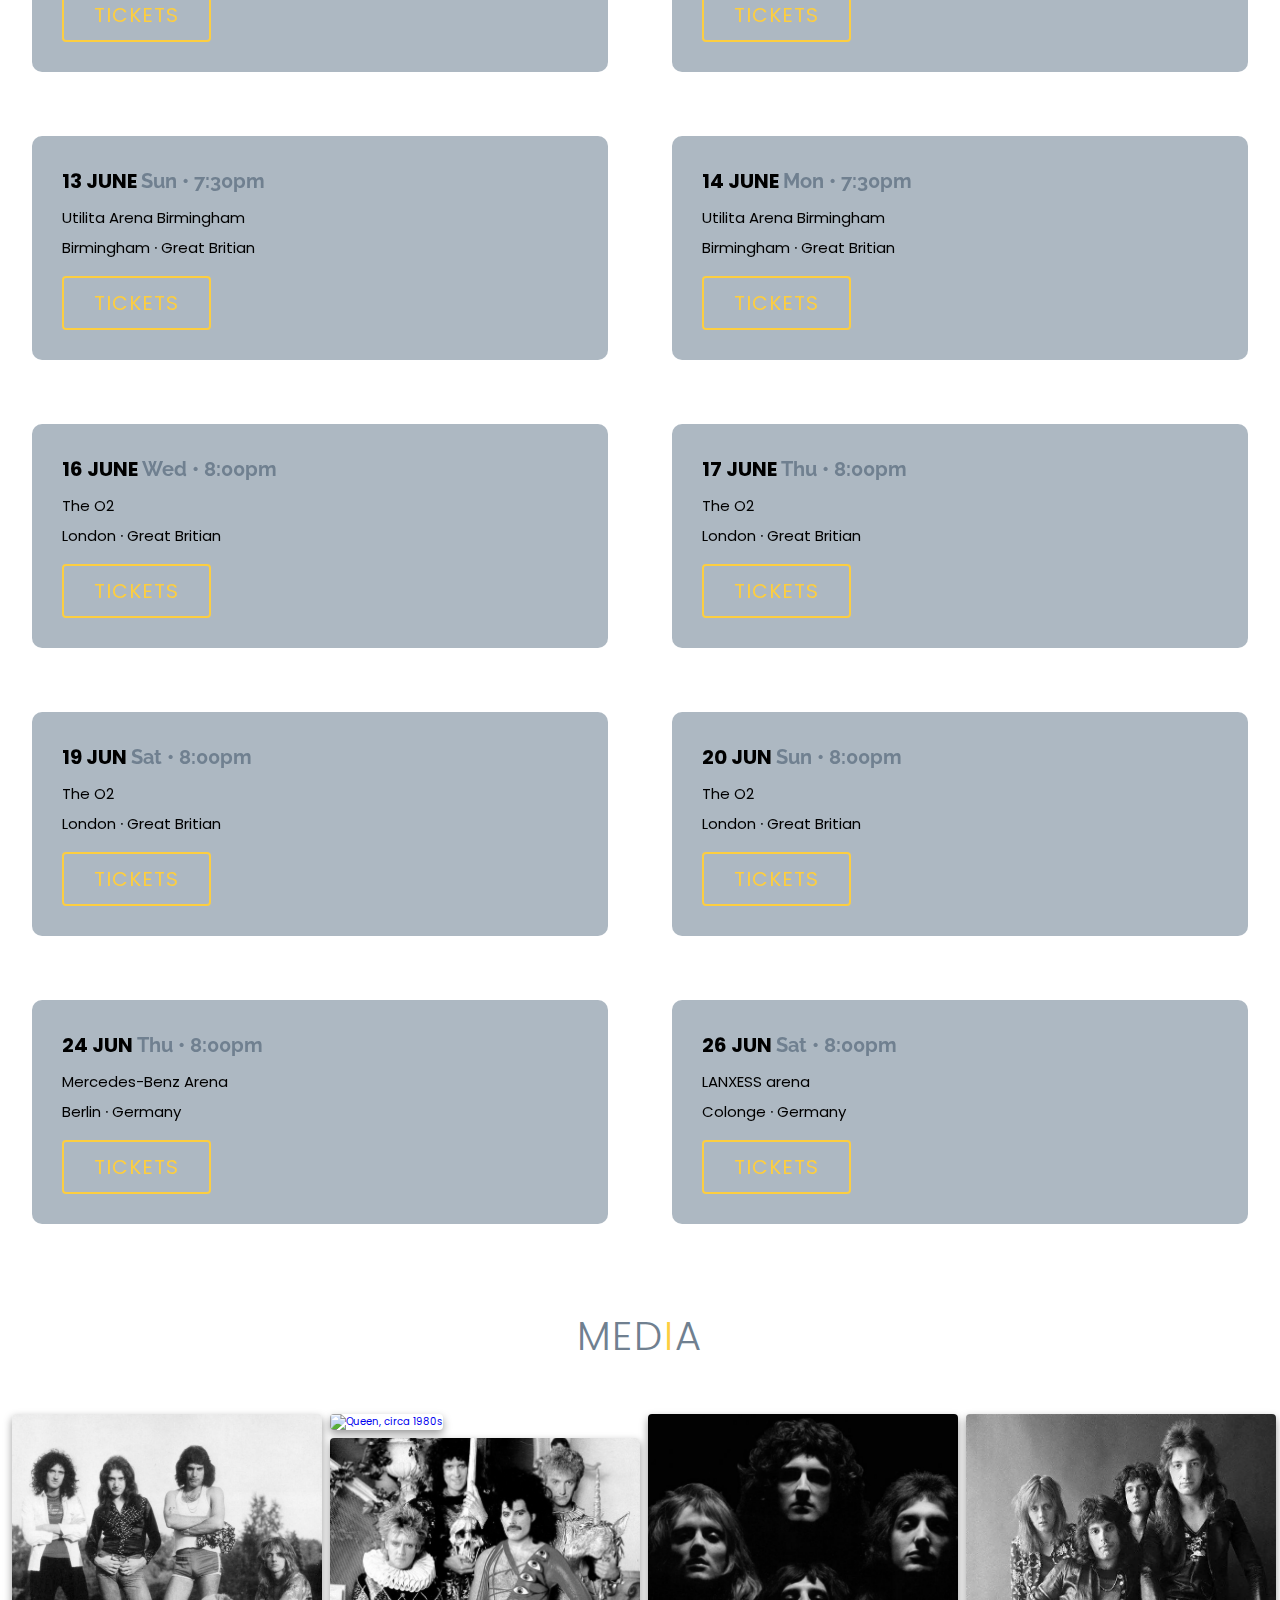
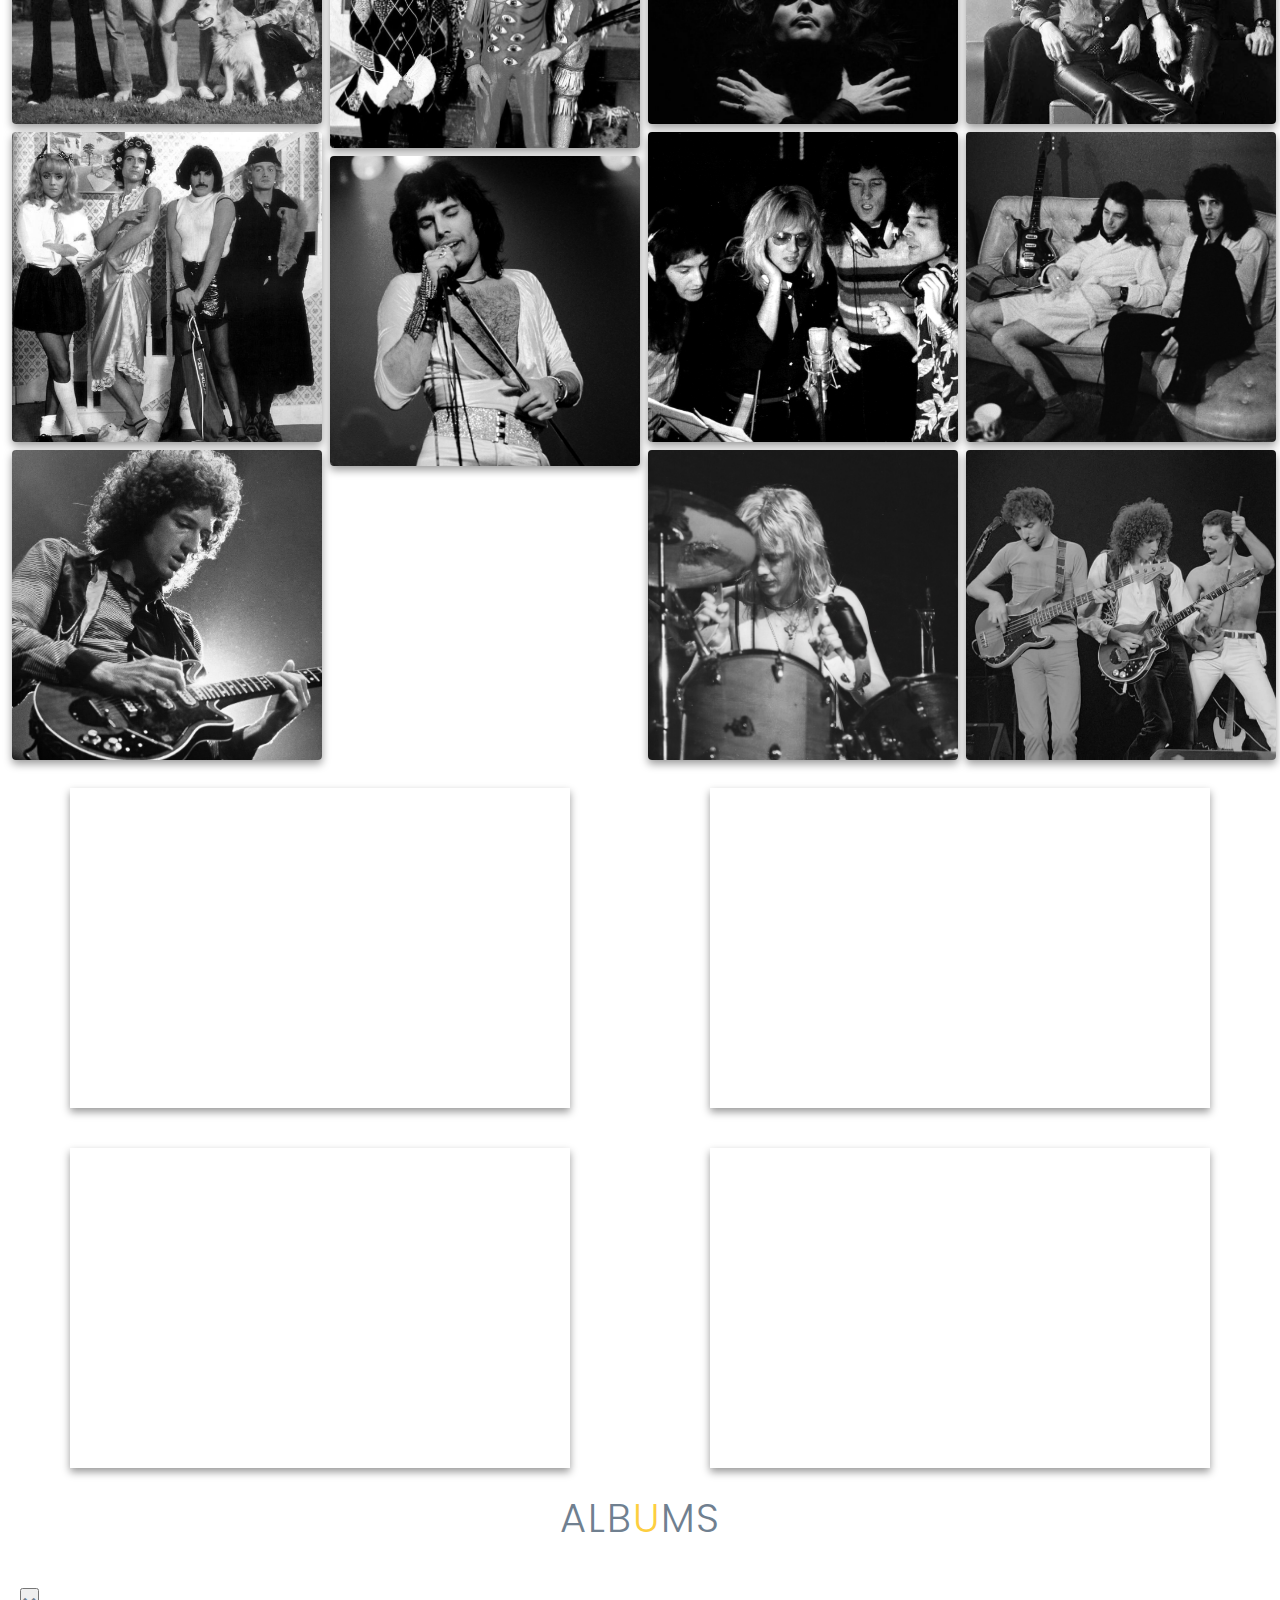
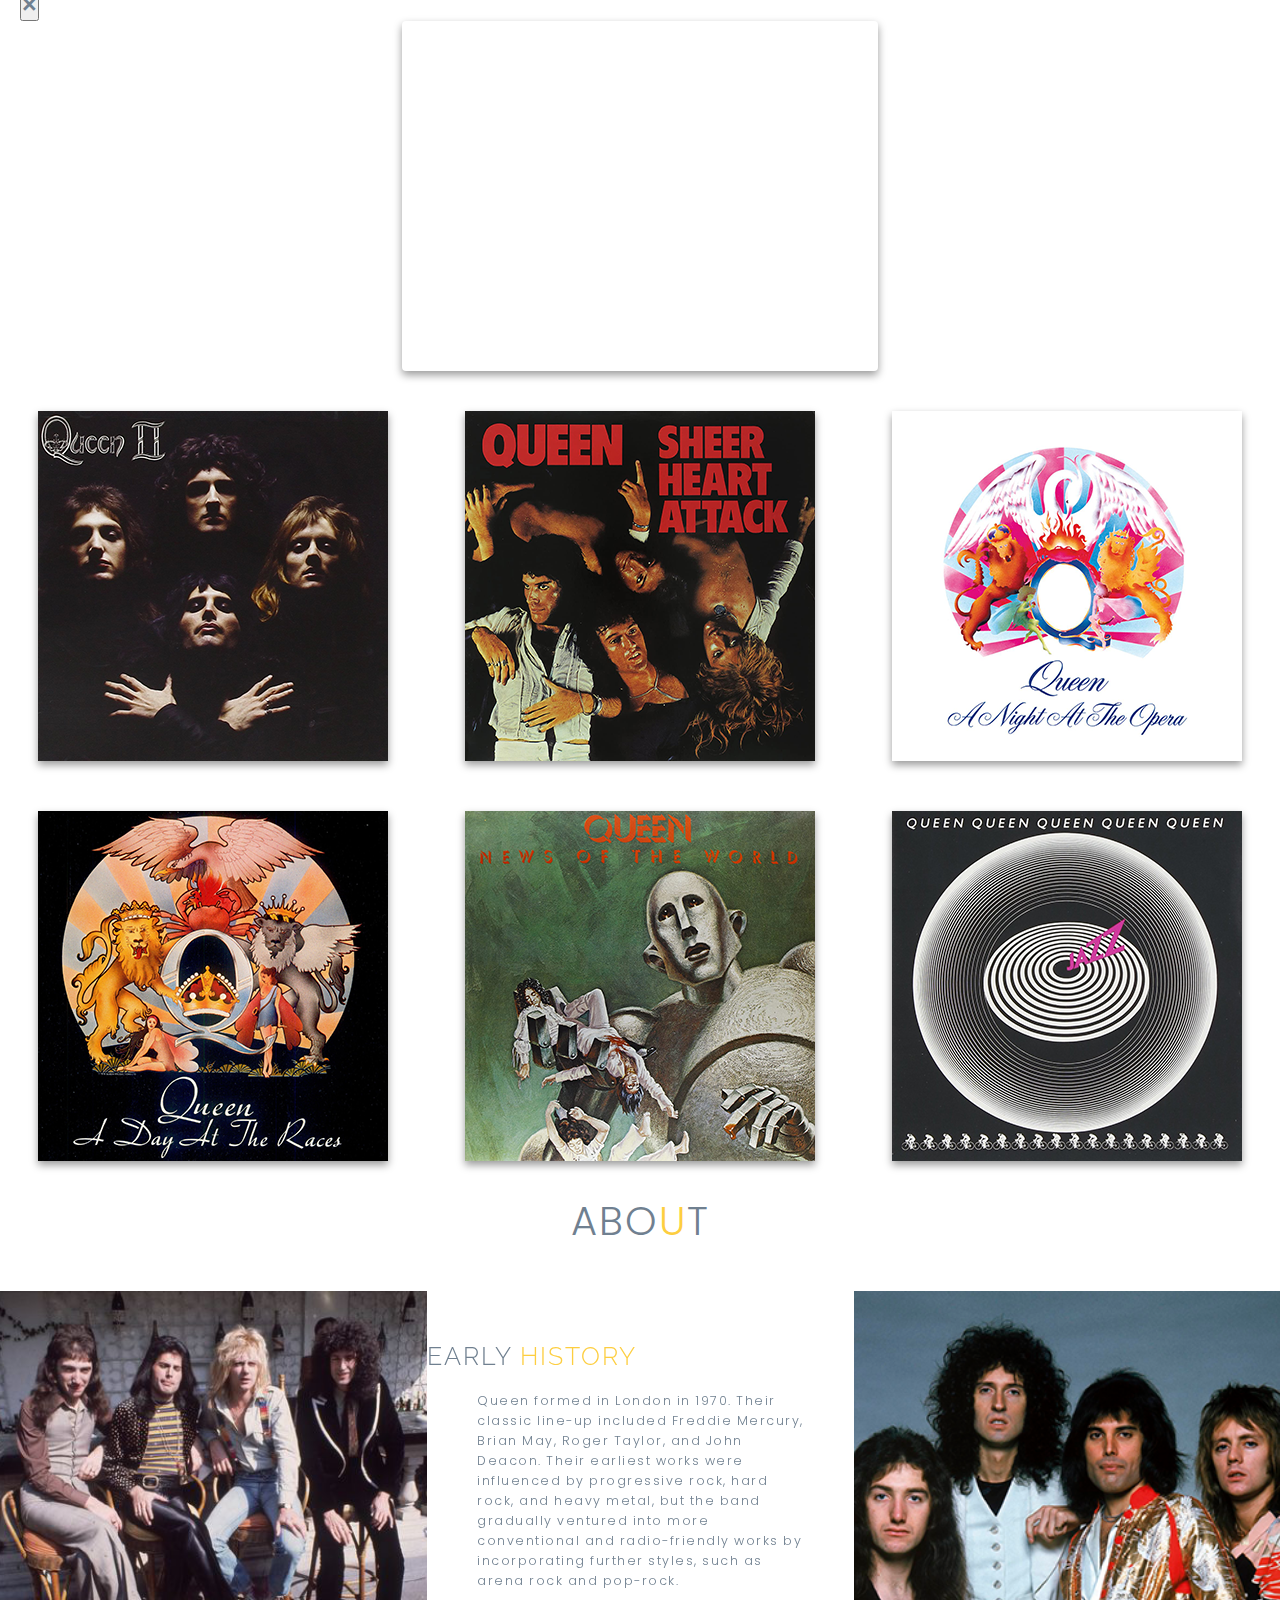
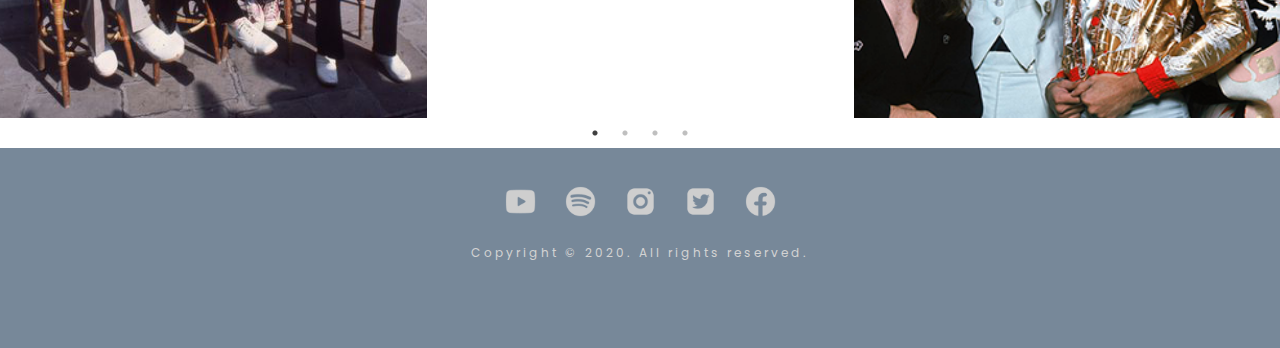
==== commit c33cf36e: "Update index.html" ====
--- a/index.html
+++ b/index.html
@@ -29,7 +29,7 @@
                 <a class="nav-link" href="#media">Media</a>
                 <a class="nav-link" href="#albums">Albums</a>
                 <a class="nav-link" href="#about">About</a>
-                <a class="nav-link" href="/shop/index.html" target="_blank">Shop</a>
+                <a class="nav-link" href="shop/index.html" target="_blank">Shop</a>
             </nav>
             <!--End Navigation Section-->
 
@@ -190,7 +190,32 @@
 
                 <div class="albums header">
                     <div class="section-title">Alb<span>u</span>ms</div>
-                </div>                         
+                </div>
+
+    <!--Video Modal-->                
+        <div class="bs-example"> 
+            <!--<a href="#myModal" 
+               class="btn btn-lg btn-primary" 
+               data-toggle="modal">Play Song</a>-->
+  
+            <div id="myModal" class="modal fade"> 
+                <div class="modal-dialog"> 
+                    <div class="modal-content"> 
+
+                        <div class="modal-header"> 
+                            <button type="button" class="close" data-dismiss="modal" aria-hidden="true">×</button> 
+                        </div> 
+
+                        <div class="modal-body"> 
+                            <iframe id="myVideo" width="476" height="350" src="https://www.youtube.com/embed/fJ9rUzIMcZQ" frameborder="0" allowfullscreen></iframe>
+                        </div> 
+
+                    </div> 
+                </div> 
+          </div> 
+      </div>
+             
+    <!--End Video Modal-->                        
 
         </section>
 
@@ -204,6 +229,7 @@
                             </div>
 
                             <div class="flip-card-back">
+                                <iframe src="https://open.spotify.com/embed/album/6Cg1pPfnfFXlR1qH2H6NDL" width="350" height="80" frameborder="0" allowtransparency="true" allow="encrypted-media"></iframe>
                                 <h2>Queen II <span>&#8226;</span> 1974</h2>
 
                                 <p>Side White</p>
@@ -238,6 +264,7 @@
                             </div>
 
                             <div class="flip-card-back">
+                                <iframe src="https://open.spotify.com/embed/album/5CooX2xg5YibepSfjbRFNT" width="350" height="80" frameborder="0" allowtransparency="true" allow="encrypted-media"></iframe>
                                 <h2>Sheer Heart Attack <span>&#8226;</span> 1974</h2>
 
                                 <p>Side One</p>
@@ -273,6 +300,7 @@
                             </div>
 
                             <div class="flip-card-back">
+                                <iframe src="https://open.spotify.com/embed/album/7HVoV2lgVsmuiHsjbbUJB4" width="350" height="80" frameborder="0" allowtransparency="true" allow="encrypted-media"></iframe>
                                 <h2>A Night at the Opera <span>&#8226;</span> 1975</h2>
 
                                 <p>Side One</p>
@@ -291,7 +319,9 @@
                                     <li>The Prophet's Song</li>
                                     <li>Love of My Life</li>
                                     <li>Good Company</li>
-                                    <li>Bohemian Rhapsody</li>
+                                    <li><a href="#myModal" 
+                                        class="link" 
+                                        data-toggle="modal">Bohemian Rhapsody</a></li>
                                     <li>God Save the Queen</li>
                                 </ol>
 
@@ -299,8 +329,6 @@
                         </div>
                     </div>
                 </div>
-
-
 
                 <div class="flexbox-item-1">
                     <div class="flip-card">
@@ -310,6 +338,7 @@
                             </div>
 
                             <div class="flip-card-back">
+                                <iframe src="https://open.spotify.com/embed/album/3f45rzbU4dYQBTV9v5RFBB" width="350" height="80" frameborder="0" allowtransparency="true" allow="encrypted-media"></iframe>
                                 <h2>A Day at the Races <span>&#8226;</span> 1976</h2>
 
                                 <p>Side One</p>
@@ -343,6 +372,7 @@
                             </div>
 
                             <div class="flip-card-back">
+                                <iframe src="https://open.spotify.com/embed/album/3rhGvoWqfMzr4TQziVimL5" width="350" height="80" frameborder="0" allowtransparency="true" allow="encrypted-media"></iframe>
                                 <h2>News of the World <span>&#8226;</span> 1977</h2>
 
                                 <p>Side One</p>
@@ -377,6 +407,7 @@
                             </div>
 
                             <div class="flip-card-back">
+                                <iframe src="https://open.spotify.com/embed/album/5X3rA8To5GDOeIWdQyMEcE" width="350" height="80" frameborder="0" allowtransparency="true" allow="encrypted-media"></iframe>
                                 <h2>Jazz <span>&#8226;</span> 1978</h2>
 
                                 <p>Side One</p>
@@ -403,11 +434,7 @@
                         </div>
                     </div>
                 </div>
-
-
-
-
-
+                
             </div>
 
     <!--End Albums Section-->
@@ -476,7 +503,7 @@
     <!--End About Section-->
 
     <!--Shop Section-->
-
+    <!--//////////////-->    
     <!--End Shop Section-->
 
     <!--Footer Section-->
@@ -484,11 +511,11 @@
             <div class="footer container">
 
                 <div class="social-icon">
-                    <div class="social-item"><a href="https://www.youtube.com/channel/UCiMhD4jzUqG-IgPzUmmytRQ" target="_blank"><img src="img/icons8-play-button-50.png" width="70%"></a></div>
-                    <div class="social-item"><a href="https://open.spotify.com/artist/1dfeR4HaWDbWqFHLkxsg1d" target="_blank"><img src="img/icons8-spotify-50.png" width="70%"></a></div>
-                    <div class="social-item"><a href="https://www.instagram.com/officialqueenmusic/?hl=en" target="_blank"><img src="img/icons8-instagram-50.png" width="70%"></a></div>
-                    <div class="social-item"><a href="https://twitter.com/QueenWillRock?ref_src=twsrc%5Egoogle%7Ctwcamp%5Eserp%7Ctwgr%5Eauthor" target="_blank"><img src="img/icons8-twitter-50.png" width="70%"></a></div>
-                    <div class="social-item"><a href="https://www.facebook.com/Queen/" target="_blank"><img src="img/icons8-facebook-50.png" width="70%"></a></div>
+                    <div class="social-item"><a href="https://www.youtube.com/channel/UCiMhD4jzUqG-IgPzUmmytRQ" target="_blank"><img src="img/icons8-play-button-50.png" width="70%" alt="YouTube icon"></a></div>
+                    <div class="social-item"><a href="https://open.spotify.com/artist/1dfeR4HaWDbWqFHLkxsg1d" target="_blank"><img src="img/icons8-spotify-50.png" width="70%" alt="Spotify icon"></a></div>
+                    <div class="social-item"><a href="https://www.instagram.com/officialqueenmusic/?hl=en" target="_blank"><img src="img/icons8-instagram-50.png" width="70%" alt="Instagram icon"></a></div>
+                    <div class="social-item"><a href="https://twitter.com/QueenWillRock?ref_src=twsrc%5Egoogle%7Ctwcamp%5Eserp%7Ctwgr%5Eauthor" target="_blank"><img src="img/icons8-twitter-50.png" width="70%" alt="Twitter icon"></a></div>
+                    <div class="social-item"><a href="https://www.facebook.com/Queen/" target="_blank"><img src="img/icons8-facebook-50.png" width="70%" alt="Facebook icon"></a></div>
                 </div>
                 <p>Copyright <span>&#169</span> 2020. All rights reserved.</p>
             </div>
@@ -500,16 +527,13 @@
     <script src="https://code.jquery.com/jquery-1.12.4.min.js" integrity="sha256-ZosEbRLbNQzLpnKIkEdrPv7lOy9C27hHQ+Xp8a4MxAQ=" crossorigin="anonymous"></script>
     <script src="https://code.jquery.com/ui/1.12.0/jquery-ui.min.js" integrity="sha256-eGE6blurk5sHj+rmkfsGYeKyZx3M4bG+ZlFyA7Kns7E=" crossorigin="anonymous"></script>
     <script src="js/lightbox.js"></script>
-    
-    <script src="https://code.jquery.com/jquery-3.5.1.slim.min.js"></script>
+   
     <script src="https://cdn.jsdelivr.net/npm/popper.js@1.16.0/dist/umd/popper.min.js" integrity="sha384-Q6E9RHvbIyZFJoft+2mJbHaEWldlvI9IOYy5n3zV9zzTtmI3UksdQRVvoxMfooAo" crossorigin="anonymous"></script>
     
     <script type="text/javascript" src="slick/slick.min.js"></script>
-
     
     <script src="https://stackpath.bootstrapcdn.com/bootstrap/4.5.0/js/bootstrap.min.js" integrity="sha384-OgVRvuATP1z7JjHLkuOU7Xw704+h835Lr+6QL9UvYjZE3Ipu6Tp75j7Bh/kR0JKI" crossorigin="anonymous"></script>
-
-
+    
     <script src="js/function.js"></script>
 </body>
-</html>+</html>
--- a/css/styles.css
+++ b/css/styles.css
@@ -266,6 +266,37 @@
 /*End Media Section*/ /*End Responsive Image Grid*/ /*End Video Section*/
 
 /*Albums Section*/
+
+/*Modal*/
+.bs-example { 
+    margin: 20px; 
+}   
+.modal-content iframe { 
+    margin: 0 auto; 
+    display: block;
+    border-radius: 4px;
+    box-shadow: 0 4px 8px 0 rgba(0, 0, 0, 0.4);
+}
+.close{
+    font-size: 25px;
+    font-weight: bold;
+    color: slategrey;
+}
+.link{
+    color: #fdce40;
+}
+.link:hover{
+    color: slategray;
+    text-decoration: none;
+}
+.link:active{
+    color: #fdce40;
+    text-decoration: none;
+}
+
+/*End Modal*/
+
+
 .flexbox-container{
     max-width: 1500px;
     display: flex;
@@ -320,15 +351,15 @@
 }
 .flip-card-back h2{
     font-family: 'Raleway', sans-serif;
-    font-size: 2.5rem;
-    padding-top: 20px;
+    font-size: 2rem;
+    padding-top: 5px;
 }
 .flip-card-back h2 span{
     color: #fdce40;
 }
 .flip-card-back p{
     font-family: 'Raleway', sans-serif;
-    font-size: 1.5rem;
+    font-size: 1rem;
     font-weight: 300;
     text-transform: uppercase;
     letter-spacing: .2rem;
@@ -336,12 +367,14 @@
 }
 .flip-card-back ol{
     font-family: 'Poppins', sans-serif;
-    font-size: 1.15rem;
+    font-size: 1rem;
     text-align: left;
+    line-height: 1.4rem;
     padding-left: 75px;
 }
 
 /*End Albums Section*/
+
 
 /*About Section*/
 #about .about{
@@ -459,4 +492,4 @@
     }
 }
 
-/*End Media Query for Desktop*/+/*End Media Query for Desktop*/
